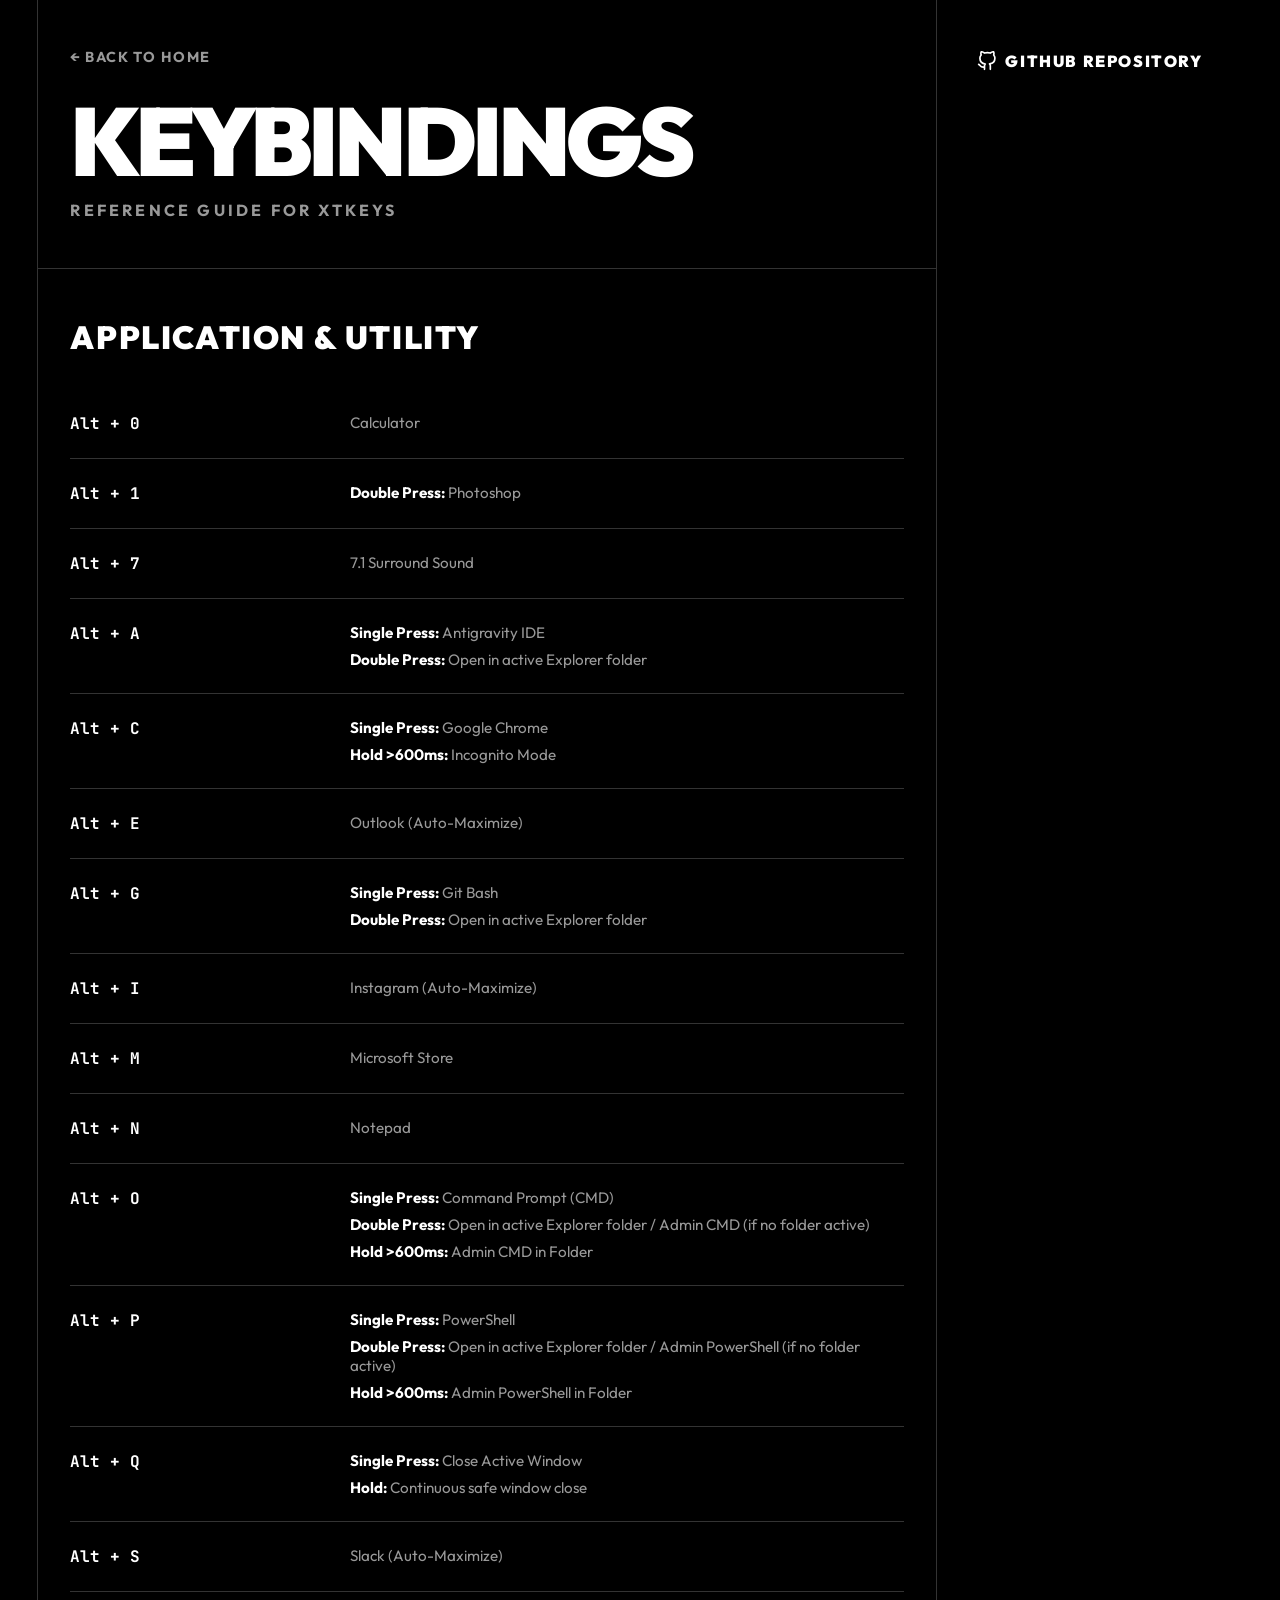
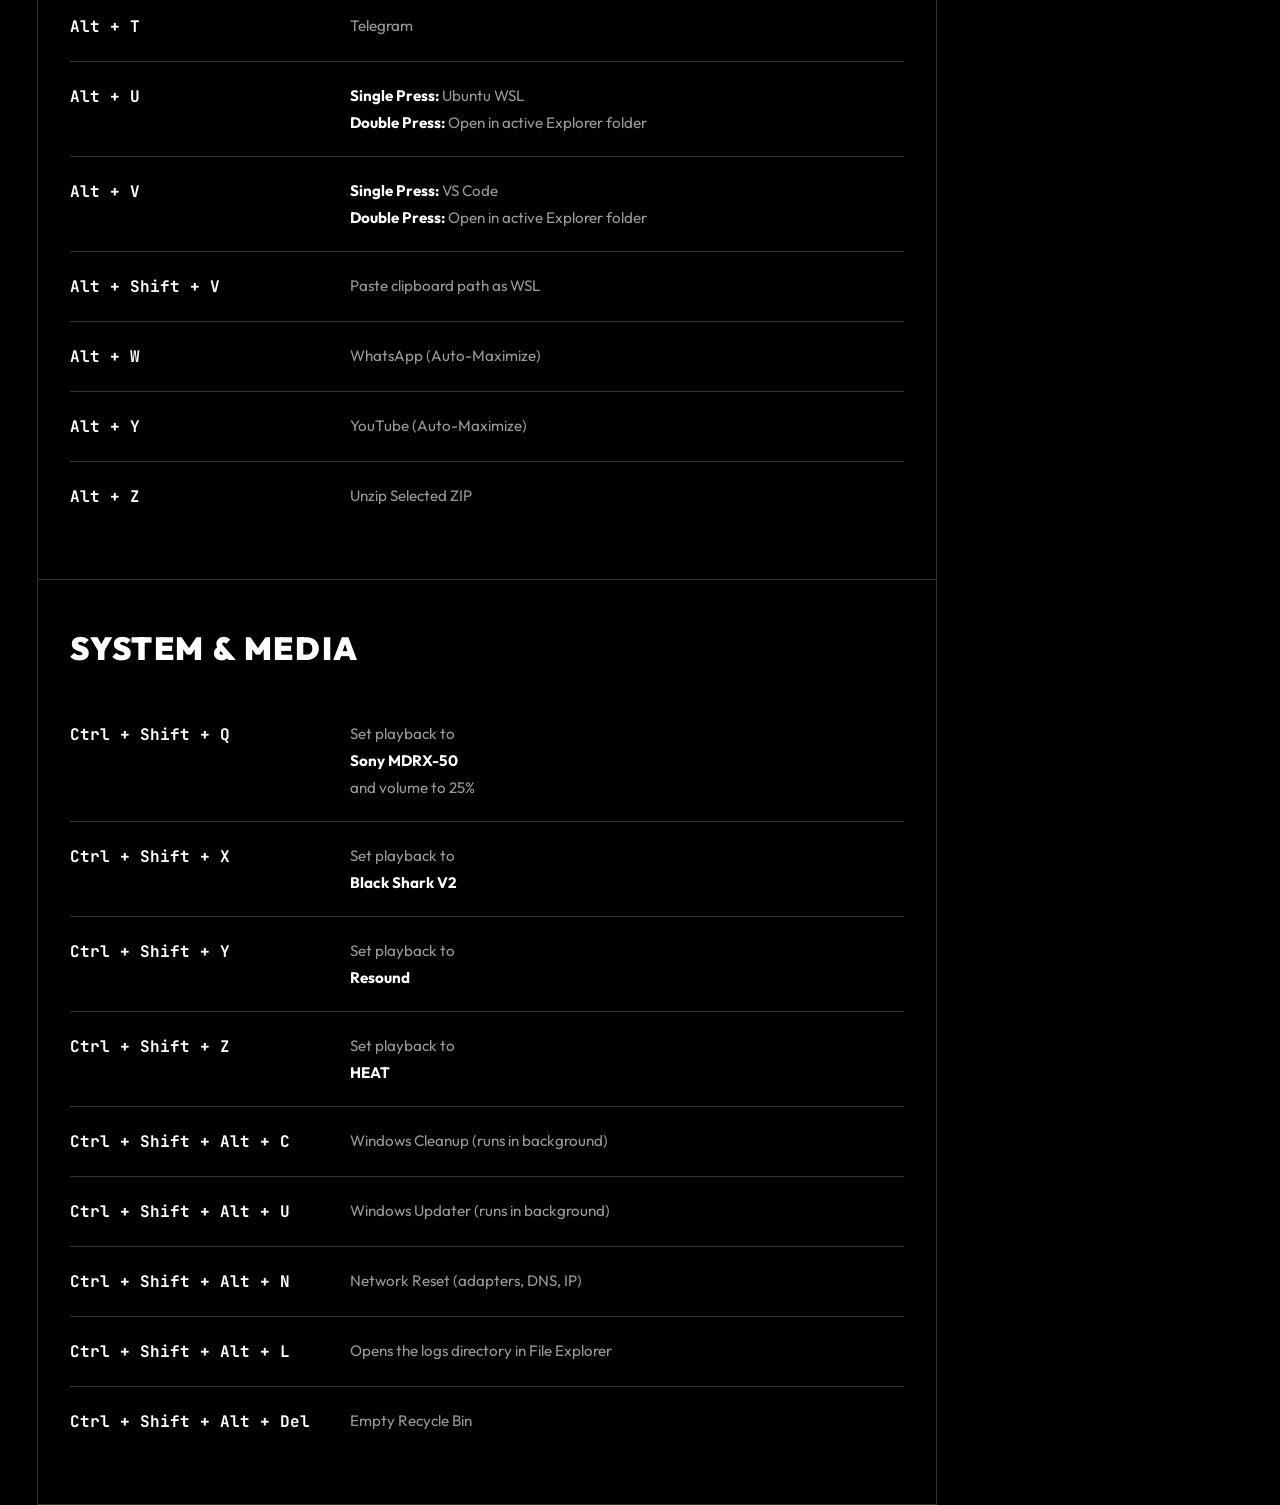
==== website/docs.html @ 3d290292 "feat(website): add keybindings documentation page and refine ui" ====
<!DOCTYPE html>
<html lang="en">
<head>
  <meta charset="UTF-8">
  <meta name="viewport" content="width=device-width, initial-scale=1.0">
  <title>XT KEYS - Keybindings</title>
  <link rel="icon" href="data:,">
  <meta name="description" content="Reference guide for XTKEYS hotkeys.">
  
  <link rel="preconnect" href="https://fonts.googleapis.com">
  <link rel="preconnect" href="https://fonts.gstatic.com" crossorigin>
  <link href="https://fonts.googleapis.com/css2?family=JetBrains+Mono:wght@400;700&family=Outfit:wght@400;700;900&display=swap" rel="stylesheet">
  
  <link rel="stylesheet" href="styles.css">
  <style>
    .key-row {
      display: flex;
      padding: 1.5rem 0;
    }
    .key-cmd {
      font-family: var(--font-mono);
      font-size: 1rem;
      font-weight: bold;
      flex: 0 0 280px;
      color: var(--accent);
    }
    .key-desc {
      color: var(--text-secondary);
      font-size: 0.95rem;
      flex: 1;
      display: flex;
      flex-direction: column;
      gap: 0.5rem;
    }
    .key-desc strong {
      color: var(--text-primary);
      font-weight: 700;
    }
    @media (max-width: 600px) {
      .key-row {
        flex-direction: column;
        gap: 0.5rem;
      }
      .key-cmd {
        flex: auto;
      }
    }
    .nav-links {
      display: flex;
      gap: 1rem;
      justify-content: flex-start;
      padding-bottom: 2rem;
    }
  </style>
</head>
<body>
  <main>
    <header class="section border-bottom">
      <div class="nav-links">
        <a href="index.html" style="color: var(--text-secondary); font-weight: bold; text-decoration: none; letter-spacing: 0.1em; font-size: 0.9rem;">&larr; BACK TO HOME</a>
      </div>
      <h1>KEYBINDINGS</h1>
      <p class="subtitle">REFERENCE GUIDE FOR XTKEYS</p>
    </header>

    <section class="section border-bottom">
      <div class="cli-header">
        <h2>APPLICATION & UTILITY</h2>
      </div>
      <div class="cli-table">
        <div class="key-row border-bottom">
          <div class="key-cmd">Alt + 0</div>
          <div class="key-desc">Calculator</div>
        </div>
        <div class="key-row border-bottom">
          <div class="key-cmd">Alt + 1</div>
          <div class="key-desc">
            <div><strong>Double Press:</strong> Photoshop</div>
          </div>
        </div>
        <div class="key-row border-bottom">
          <div class="key-cmd">Alt + 7</div>
          <div class="key-desc">7.1 Surround Sound</div>
        </div>
        <div class="key-row border-bottom">
          <div class="key-cmd">Alt + A</div>
          <div class="key-desc">
            <div><strong>Single Press:</strong> Antigravity IDE</div>
            <div><strong>Double Press:</strong> Open in active Explorer folder</div>
          </div>
        </div>
        <div class="key-row border-bottom">
          <div class="key-cmd">Alt + C</div>
          <div class="key-desc">
            <div><strong>Single Press:</strong> Google Chrome</div>
            <div><strong>Hold >600ms:</strong> Incognito Mode</div>
          </div>
        </div>
        <div class="key-row border-bottom">
          <div class="key-cmd">Alt + E</div>
          <div class="key-desc">Outlook (Auto-Maximize)</div>
        </div>
        <div class="key-row border-bottom">
          <div class="key-cmd">Alt + G</div>
          <div class="key-desc">
            <div><strong>Single Press:</strong> Git Bash</div>
            <div><strong>Double Press:</strong> Open in active Explorer folder</div>
          </div>
        </div>
        <div class="key-row border-bottom">
          <div class="key-cmd">Alt + I</div>
          <div class="key-desc">Instagram (Auto-Maximize)</div>
        </div>
        <div class="key-row border-bottom">
          <div class="key-cmd">Alt + M</div>
          <div class="key-desc">Microsoft Store</div>
        </div>
        <div class="key-row border-bottom">
          <div class="key-cmd">Alt + N</div>
          <div class="key-desc">Notepad</div>
        </div>
        <div class="key-row border-bottom">
          <div class="key-cmd">Alt + O</div>
          <div class="key-desc">
            <div><strong>Single Press:</strong> Command Prompt (CMD)</div>
            <div><strong>Double Press:</strong> Open in active Explorer folder / Admin CMD (if no folder active)</div>
            <div><strong>Hold >600ms:</strong> Admin CMD in Folder</div>
          </div>
        </div>
        <div class="key-row border-bottom">
          <div class="key-cmd">Alt + P</div>
          <div class="key-desc">
            <div><strong>Single Press:</strong> PowerShell</div>
            <div><strong>Double Press:</strong> Open in active Explorer folder / Admin PowerShell (if no folder active)</div>
            <div><strong>Hold >600ms:</strong> Admin PowerShell in Folder</div>
          </div>
        </div>
        <div class="key-row border-bottom">
          <div class="key-cmd">Alt + Q</div>
          <div class="key-desc">
            <div><strong>Single Press:</strong> Close Active Window</div>
            <div><strong>Hold:</strong> Continuous safe window close</div>
          </div>
        </div>
        <div class="key-row border-bottom">
          <div class="key-cmd">Alt + S</div>
          <div class="key-desc">Slack (Auto-Maximize)</div>
        </div>
        <div class="key-row border-bottom">
          <div class="key-cmd">Alt + T</div>
          <div class="key-desc">Telegram</div>
        </div>
        <div class="key-row border-bottom">
          <div class="key-cmd">Alt + U</div>
          <div class="key-desc">
            <div><strong>Single Press:</strong> Ubuntu WSL</div>
            <div><strong>Double Press:</strong> Open in active Explorer folder</div>
          </div>
        </div>
        <div class="key-row border-bottom">
          <div class="key-cmd">Alt + V</div>
          <div class="key-desc">
            <div><strong>Single Press:</strong> VS Code</div>
            <div><strong>Double Press:</strong> Open in active Explorer folder</div>
          </div>
        </div>
        <div class="key-row border-bottom">
          <div class="key-cmd">Alt + Shift + V</div>
          <div class="key-desc">Paste clipboard path as WSL</div>
        </div>
        <div class="key-row border-bottom">
          <div class="key-cmd">Alt + W</div>
          <div class="key-desc">WhatsApp (Auto-Maximize)</div>
        </div>
        <div class="key-row border-bottom">
          <div class="key-cmd">Alt + Y</div>
          <div class="key-desc">YouTube (Auto-Maximize)</div>
        </div>
        <div class="key-row">
          <div class="key-cmd">Alt + Z</div>
          <div class="key-desc">Unzip Selected ZIP</div>
        </div>
      </div>
    </section>

    <section class="section border-bottom">
      <div class="cli-header">
        <h2>SYSTEM & MEDIA</h2>
      </div>
      <div class="cli-table">
        <div class="key-row border-bottom">
          <div class="key-cmd">Ctrl + Shift + Q</div>
          <div class="key-desc">Set playback to <strong>Sony MDRX-50</strong> and volume to 25%</div>
        </div>
        <div class="key-row border-bottom">
          <div class="key-cmd">Ctrl + Shift + X</div>
          <div class="key-desc">Set playback to <strong>Black Shark V2</strong></div>
        </div>
        <div class="key-row border-bottom">
          <div class="key-cmd">Ctrl + Shift + Y</div>
          <div class="key-desc">Set playback to <strong>Resound</strong></div>
        </div>
        <div class="key-row border-bottom">
          <div class="key-cmd">Ctrl + Shift + Z</div>
          <div class="key-desc">Set playback to <strong>HEAT</strong></div>
        </div>
        <div class="key-row border-bottom">
          <div class="key-cmd">Ctrl + Shift + Alt + C</div>
          <div class="key-desc">Windows Cleanup (runs in background)</div>
        </div>
        <div class="key-row border-bottom">
          <div class="key-cmd">Ctrl + Shift + Alt + U</div>
          <div class="key-desc">Windows Updater (runs in background)</div>
        </div>
        <div class="key-row border-bottom">
          <div class="key-cmd">Ctrl + Shift + Alt + N</div>
          <div class="key-desc">Network Reset (adapters, DNS, IP)</div>
        </div>
        <div class="key-row border-bottom">
          <div class="key-cmd">Ctrl + Shift + Alt + L</div>
          <div class="key-desc">Opens the logs directory in File Explorer</div>
        </div>
        <div class="key-row">
          <div class="key-cmd">Ctrl + Shift + Alt + Del</div>
          <div class="key-desc">Empty Recycle Bin</div>
        </div>
      </div>
    </section>
  </main>

  <footer class="section">
    <a href="https://github.com/RameshXT/hotkeys" target="_blank">
      <svg width="20" height="20" viewBox="0 0 24 24" fill="none" stroke="currentColor" stroke-width="2" stroke-linecap="round" stroke-linejoin="round">
        <path d="M9 19c-5 1.5-5-2.5-7-3m14 6v-3.87a3.37 3.37 0 0 0-.94-2.61c3.14-.35 6.44-1.54 6.44-7A5.44 5.44 0 0 0 20 4.77 5.07 5.07 0 0 0 19.91 1S18.73.65 16 2.48a13.38 13.38 0 0 0-7 0C6.27.65 5.09 1 5.09 1A5.07 5.07 0 0 0 5 4.77a5.44 5.44 0 0 0-1.5 3.78c0 5.42 3.3 6.61 6.44 7A3.37 3.37 0 0 0 9 18.13V22"></path>
      </svg>
      GITHUB REPOSITORY
    </a>
  </footer>

  <script src="script.js"></script>
</body>
</html>
---- website/styles.css ----
:root {
  --bg-color: #000000;
  --text-primary: #ffffff;
  --text-secondary: #999999;
  --border-color: #333333;
  --accent: #ffffff;
  
  --font-main: 'Outfit', sans-serif;
  --font-mono: 'JetBrains Mono', monospace;
}

* {
  box-sizing: border-box;
  margin: 0;
  padding: 0;
}

body {
  background-color: var(--bg-color);
  color: var(--text-primary);
  font-family: var(--font-main);
  min-height: 100vh;
  display: flex;
  justify-content: center;
  -webkit-font-smoothing: antialiased;
}

main {
  width: 100%;
  max-width: 900px;
  border-left: 1px solid var(--border-color);
  border-right: 1px solid var(--border-color);
}

.section {
  padding: 3rem 2rem;
}

.border-bottom {
  border-bottom: 1px solid var(--border-color);
}

.border-right {
  border-right: 1px solid var(--border-color);
}

/* --- HEADER --- */
header h1 {
  font-size: clamp(4rem, 8vw, 6rem);
  font-weight: 900;
  line-height: 0.9;
  letter-spacing: -0.05em;
  margin-bottom: 1rem;
}

header .subtitle {
  color: var(--text-secondary);
  font-size: 1rem;
  letter-spacing: 0.2em;
  font-weight: 700;
}

/* --- INSTALL ROW --- */
.flex-row {
  display: flex;
  align-items: stretch;
  padding: 0;
}

.terminal-box {
  flex: 1;
  padding: 2rem;
  display: flex;
  align-items: center;
  gap: 1rem;
  font-family: var(--font-mono);
  font-size: 1rem;
  overflow-x: auto;
  border-right: 1px solid var(--border-color);
}

.terminal-box::-webkit-scrollbar {
  display: none;
}

.prompt {
  color: var(--text-secondary);
  font-weight: bold;
}

.command {
  white-space: nowrap;
}

.copy-btn {
  background: var(--bg-color);
  color: var(--text-primary);
  border: none;
  padding: 0 3rem;
  font-family: var(--font-main);
  font-weight: 900;
  font-size: 1.2rem;
  letter-spacing: 0.1em;
  cursor: pointer;
}

.copy-btn:hover {
  background: var(--text-primary);
  color: var(--bg-color);
}

.copy-btn.copied {
  background: var(--text-primary);
  color: var(--bg-color);
}

/* --- FEATURES GRID --- */
.grid-3 {
  display: grid;
  grid-template-columns: repeat(3, 1fr);
  padding: 0;
}

.card {
  padding: 2rem;
}

.card h3 {
  font-size: 1.2rem;
  font-weight: 900;
  margin-bottom: 1rem;
  letter-spacing: 0.05em;
}

.card p {
  color: var(--text-secondary);
  font-size: 0.95rem;
  line-height: 1.5;
}

@media (max-width: 768px) {
  .grid-3 {
    grid-template-columns: 1fr;
  }
  .card.border-right {
    border-right: none;
    border-bottom: 1px solid var(--border-color);
  }
  .flex-row {
    flex-direction: column;
  }
  .terminal-box {
    border-right: none;
    border-bottom: 1px solid var(--border-color);
  }
  .copy-btn {
    padding: 2rem;
    width: 100%;
  }
}

/* --- CLI TABLE --- */
.cli-header h2 {
  font-size: 2rem;
  font-weight: 900;
  margin-bottom: 2rem;
  letter-spacing: 0.05em;
}

.cli-row {
  display: flex;
  align-items: center;
  padding: 1.5rem 0;
}

.cli-row:last-child {
  padding-bottom: 0;
}

.cli-cmd {
  font-family: var(--font-mono);
  font-size: 1rem;
  font-weight: bold;
  flex: 0 0 200px;
}

.cli-desc {
  color: var(--text-secondary);
  font-size: 1rem;
  flex: 1;
}

.cli-copy {
  background: transparent;
  color: var(--text-secondary);
  border: none;
  cursor: pointer;
  padding: 0.5rem;
  display: flex;
  align-items: center;
  justify-content: center;
  transition: color 0.1s;
}

.cli-copy:hover {
  color: var(--text-primary);
}

.cli-copy.copied {
  color: #27c93f;
}

@media (max-width: 600px) {
  .cli-row {
    flex-direction: column;
    align-items: flex-start;
    gap: 0.5rem;
  }
}

/* --- FOOTER --- */
footer {
  text-align: center;
}

footer a {
  color: var(--text-primary);
  text-decoration: none;
  font-weight: 900;
  letter-spacing: 0.1em;
  padding: 0.2rem 0.5rem;
  display: inline-flex;
  align-items: center;
  justify-content: center;
  gap: 0.5rem;
}

footer a:hover {
  background: var(--text-primary);
  color: var(--bg-color);
}
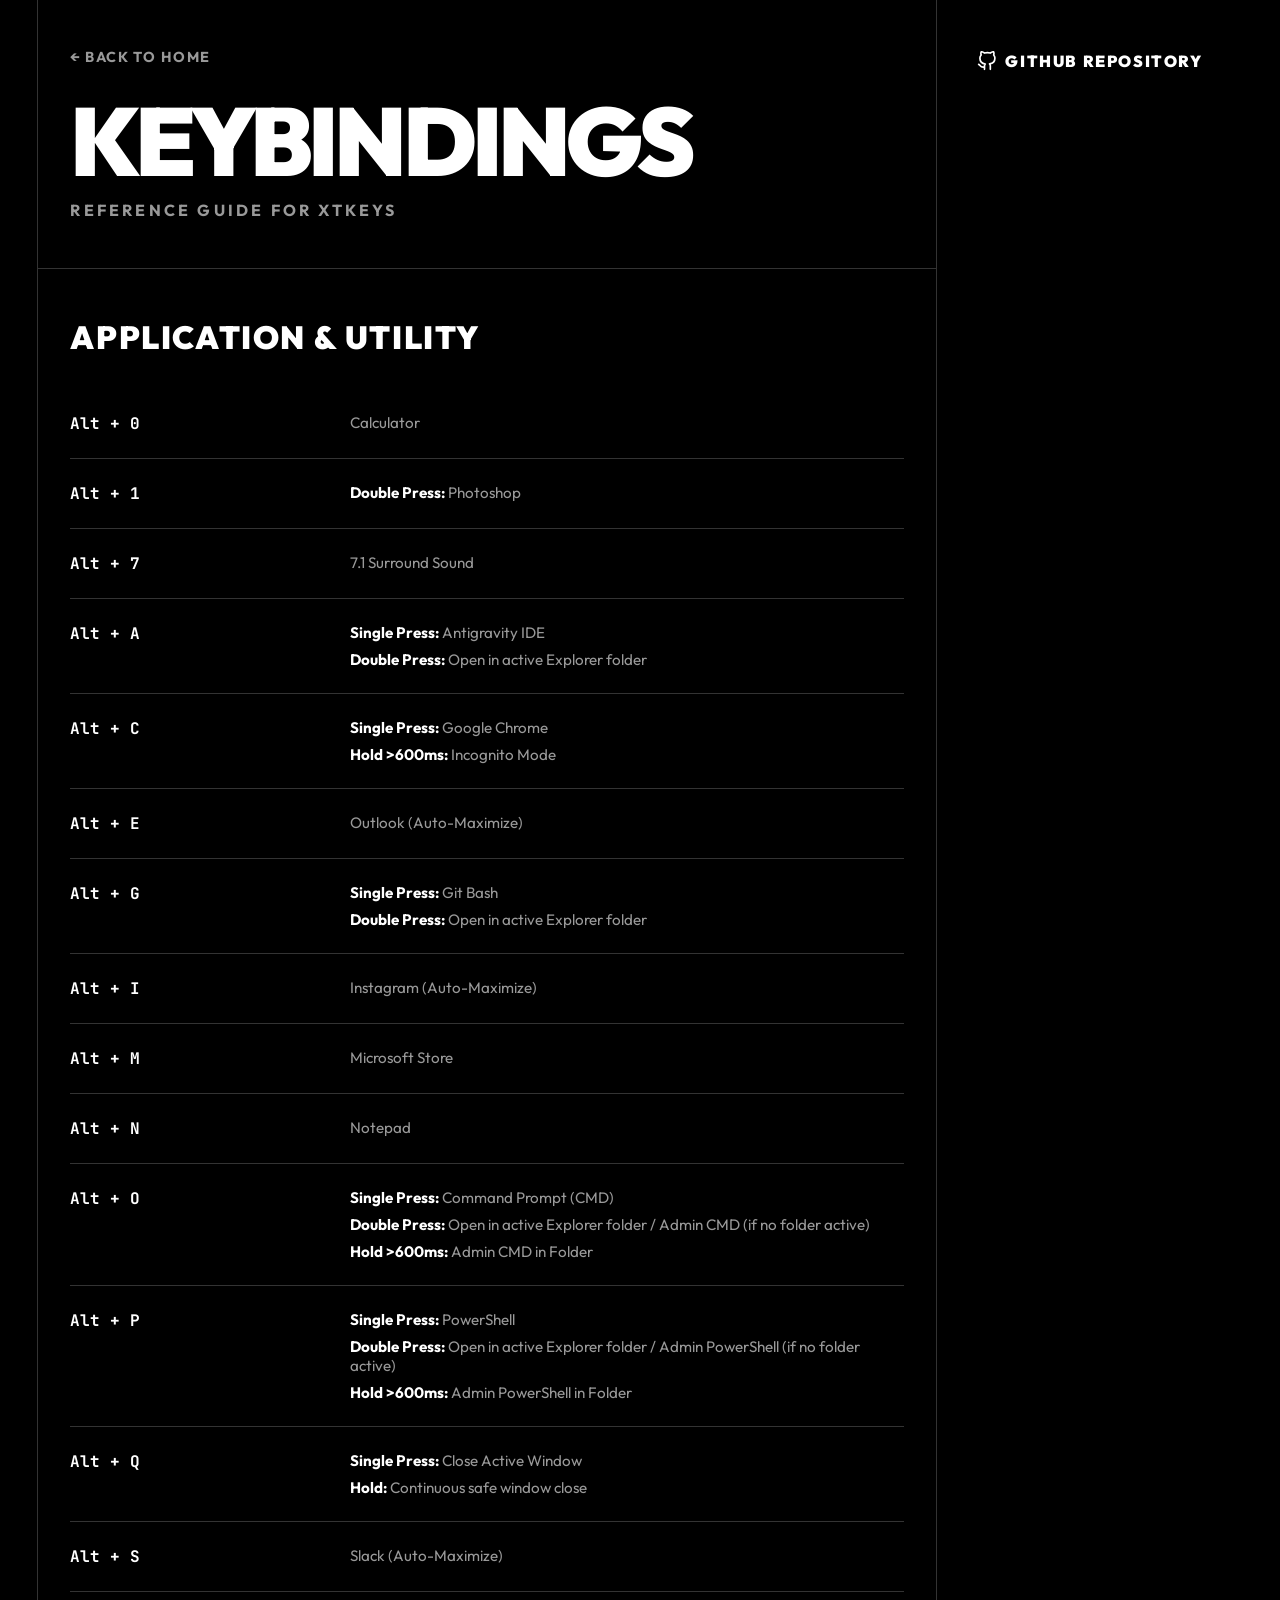
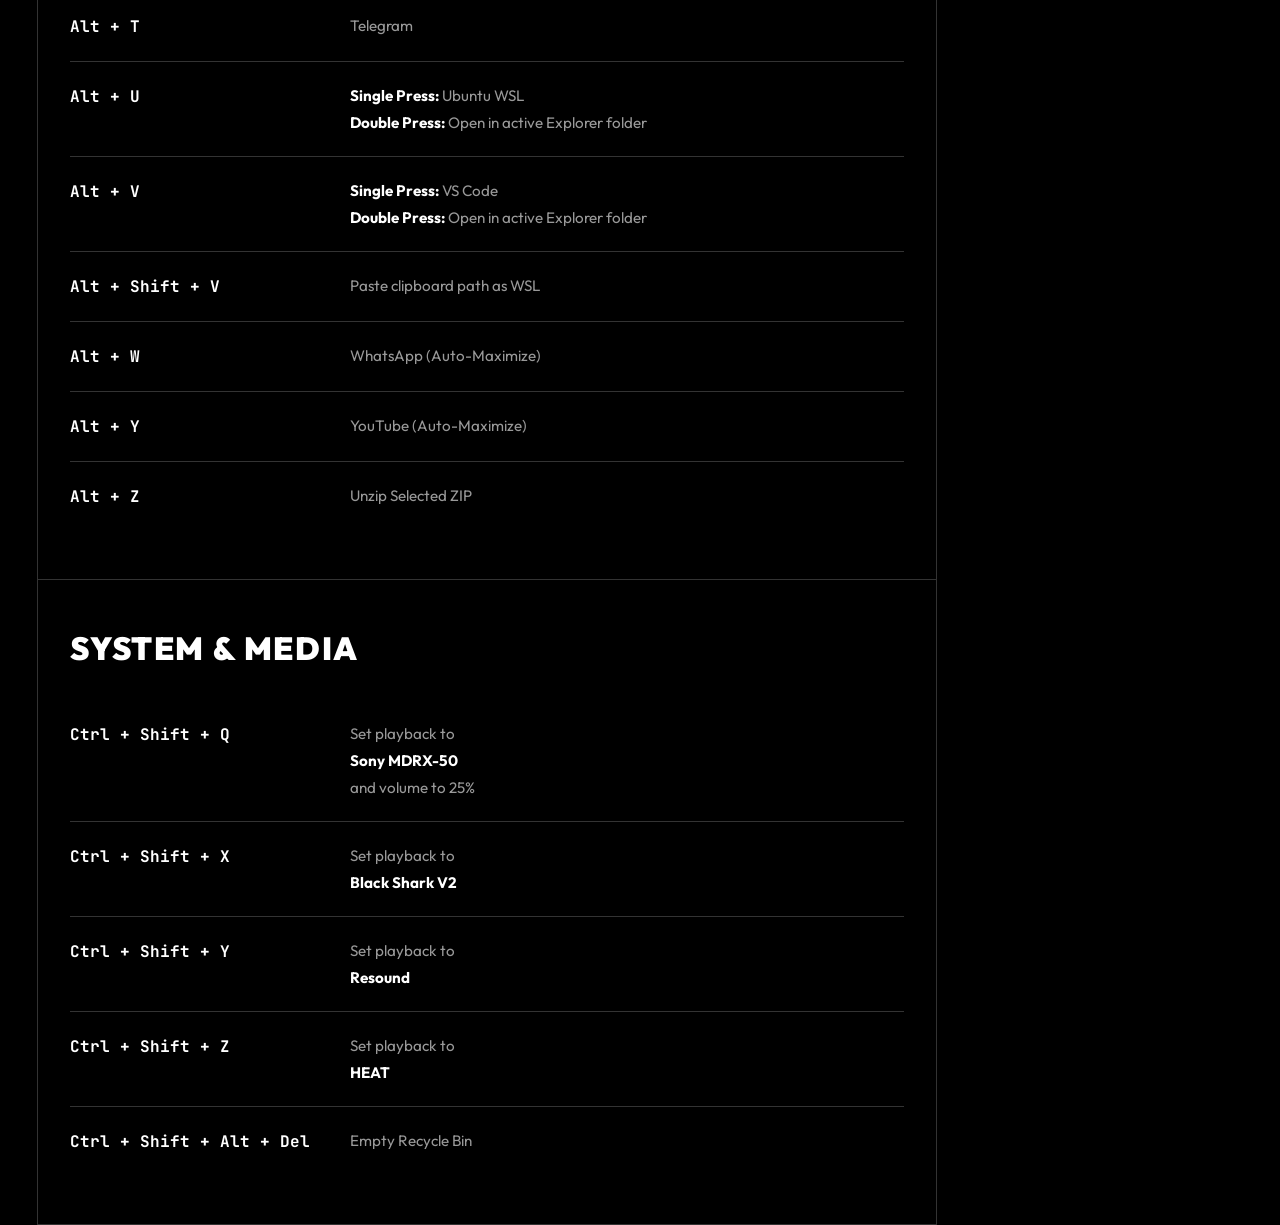
==== commit b35d2d5a: "feat: deprecate system maintenance hotkeys" ====
--- a/website/docs.html
+++ b/website/docs.html
@@ -4,7 +4,10 @@
   <meta charset="UTF-8">
   <meta name="viewport" content="width=device-width, initial-scale=1.0">
   <title>XT KEYS - Keybindings</title>
-  <link rel="icon" href="data:,">
+  <link rel="apple-touch-icon" sizes="180x180" href="favicon_io/apple-touch-icon.png">
+  <link rel="icon" type="image/png" sizes="32x32" href="favicon_io/favicon-32x32.png">
+  <link rel="icon" type="image/png" sizes="16x16" href="favicon_io/favicon-16x16.png">
+  <link rel="manifest" href="favicon_io/site.webmanifest">
   <meta name="description" content="Reference guide for XTKEYS hotkeys.">
   
   <link rel="preconnect" href="https://fonts.googleapis.com">
@@ -204,22 +207,6 @@
           <div class="key-cmd">Ctrl + Shift + Z</div>
           <div class="key-desc">Set playback to <strong>HEAT</strong></div>
         </div>
-        <div class="key-row border-bottom">
-          <div class="key-cmd">Ctrl + Shift + Alt + C</div>
-          <div class="key-desc">Windows Cleanup (runs in background)</div>
-        </div>
-        <div class="key-row border-bottom">
-          <div class="key-cmd">Ctrl + Shift + Alt + U</div>
-          <div class="key-desc">Windows Updater (runs in background)</div>
-        </div>
-        <div class="key-row border-bottom">
-          <div class="key-cmd">Ctrl + Shift + Alt + N</div>
-          <div class="key-desc">Network Reset (adapters, DNS, IP)</div>
-        </div>
-        <div class="key-row border-bottom">
-          <div class="key-cmd">Ctrl + Shift + Alt + L</div>
-          <div class="key-desc">Opens the logs directory in File Explorer</div>
-        </div>
         <div class="key-row">
           <div class="key-cmd">Ctrl + Shift + Alt + Del</div>
           <div class="key-desc">Empty Recycle Bin</div>
